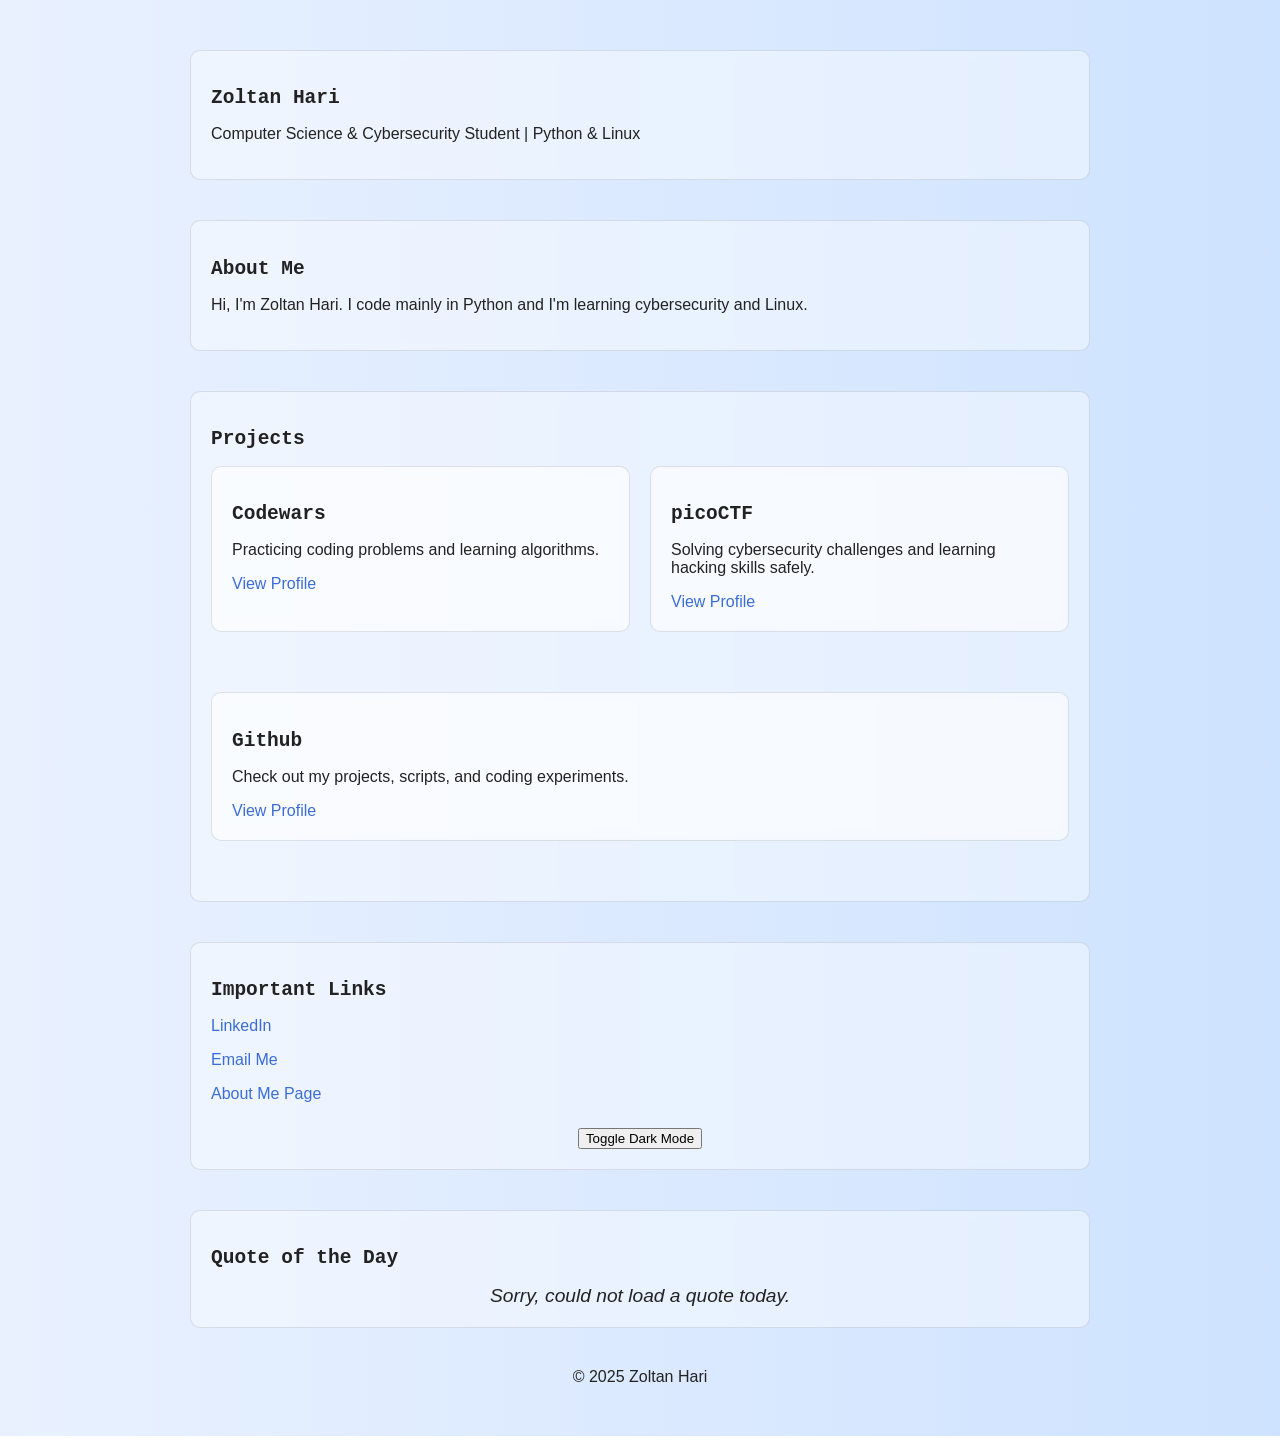
==== index.html @ a697782b "Quote of the Day" ====
<!DOCTYPE html>
<html>
<head>
    <title>Zoltan Hari Portfolio</title>
    <style>
        body {
            font-family: Arial, sans-serif;
            color: #222;
            background: linear-gradient(270deg, #ffffff, #d7e9ff, #b3d4ff, #e9f1ff);
            background-size: 600% 600%;
            animation: gradientShift 12s ease infinite;
            margin: 0;
            padding: 0;
            transition: 0.4s ease-in-out;
        }

        body.dark-mode {
            color: white;
            background: linear-gradient(270deg, #141e30, #243b55, #1a2a6c, #000428);
            background-size: 400% 400%;
        }

        @keyframes gradientShift {
            0% { background-position: 0% 50%; }
            50% { background-position: 100% 50%; }
            100% { background-position: 0% 50%; }
        }

        .container {
            width: 90%;
            max-width: 900px;
            margin: auto;
            padding: 50px;
        }

        section, .card {
            margin-bottom: 40px;
            padding: 20px;
            border: 1px solid rgba(0,0,0,0.1);
            border-radius: 10px;
            background: rgba(255,255,255,0.4);
            backdrop-filter: blur(4px);
            transition: 0.4s;
        }

        body.dark-mode section,
        body.dark-mode .card {
            border: 1px solid rgba(255,255,255,0.2);
            background: rgba(255,255,255,0.05);
        }

        h1, h2 {
            font-family: monospace;
        }

        a {
            color: #3b6dd8;
            text-decoration: none;
            transition: 0.3s;
        }
        a:hover {
            color: #1e4fb8;
        }

        body.dark-mode a {
            color: #60efff;
        }
        body.dark-mode a:hover {
            color: #00ff87;
        }

        .projects {
            display: flex;
            flex-wrap: wrap;
            gap: 20px;
        }

        .card {
            flex: 1 1 300px;
            min-width: 280px;
        }

        img {
            max-width: 100%;
            border-radius: 10px;
            margin-top: 20px;
        }

        #quote-of-the-day {
            margin-top: 10px;
            text-align: center;
            font-style: italic;
            font-size: 1.2em;
        }
    </style>
</head>
<body>

    <div class="container">

        <section>
            <h1>Zoltan Hari</h1>
            <p>Computer Science & Cybersecurity Student | Python & Linux</p>
        </section>

        <section>
            <h2>About Me</h2>
            <p>Hi, I'm Zoltan Hari. I code mainly in Python and I'm learning cybersecurity and Linux.</p>
        </section>

        <section>
            <h2>Projects</h2>
            <div class="projects">
                <div class="card">
                    <h2>Codewars</h2>
                    <p>Practicing coding problems and learning algorithms.</p>
                    <a target="_blank" href="https://www.codewars.com/users/ZoltanHari">View Profile</a>
                </div>
                <div class="card">
                    <h2>picoCTF</h2>
                    <p>Solving cybersecurity challenges and learning hacking skills safely.</p>
                    <a target="_blank" href="https://picoctf.org/profile/ZoltanHari">View Profile</a>
                </div>
                <div class="card">
                    <h2>Github</h2>
                    <p>Check out my projects, scripts, and coding experiments.</p>
                    <a target="_blank" href="https://github.com/ZoltanHari">View Profile</a>
                </div>
            </div>
        </section>

        <section>
            <h2>Important Links</h2>
            <p><a target="_blank" href="https://www.linkedin.com/in/zoltan-hari-767ba6385">LinkedIn</a></p>
            <p><a target="_blank" href="mailto:harizozi1009@gmail.com">Email Me</a></p>
            <p><a target="_blank" href="https://zoltanhari.github.io/personal.html">About Me Page</a></p>

            <div style="text-align: center; margin-top: 25px;">
                <button onclick="toggleDarkMode()">Toggle Dark Mode</button>
            </div>
        </section>

        <section>
            <h2>Quote of the Day</h2>
            <div id="quote-of-the-day">Loading...</div>
        </section>

        <footer style="text-align:center; margin-top:40px;">
            &copy; 2025 Zoltan Hari
        </footer>
    </div>

    <script>
        function toggleDarkMode() {
            document.body.classList.toggle('dark-mode');
        }

        async function getQuoteOfTheDay() {
            const quoteBox = document.getElementById("quote-of-the-day");
            try {
                const response = await fetch('https://zenquotes.io/api/random'); 
                if (!response.ok) throw new Error('Quote fetch failed');
                
                const data = await response.json();
                
                const quoteData = data[0]; 
                
                console.log(quoteData); 

                const quote = quoteData.q;
                const author = quoteData.a;

                quoteBox.textContent = `"${quote}" — ${author}`;
            } catch (error) {
                console.error(error);
                quoteBox.textContent = "Sorry, could not load a quote today.";
            }
        }

        window.onload = getQuoteOfTheDay;
    </script>

</body>
</html>
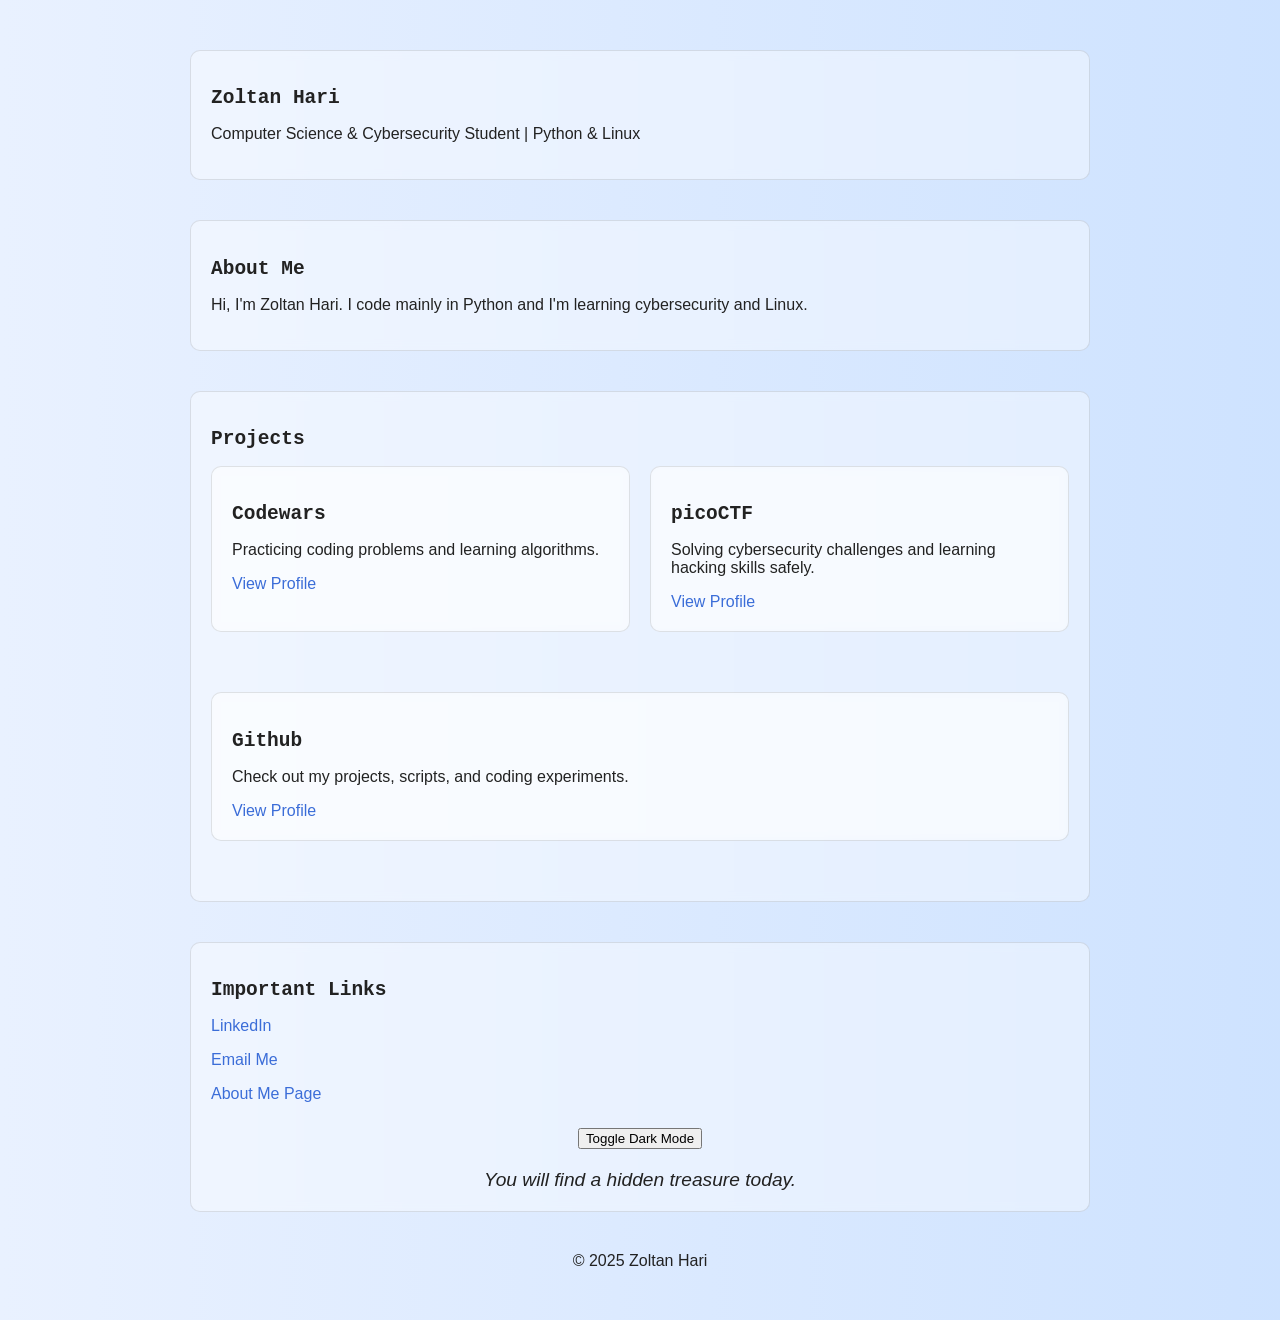
==== commit eb51bfd7: "Quote of the Day" ====
--- a/index.html
+++ b/index.html
@@ -87,7 +87,7 @@
         }
 
         #quote-of-the-day {
-            margin-top: 10px;
+            margin-top: 20px;
             text-align: center;
             font-style: italic;
             font-size: 1.2em;
@@ -138,11 +138,9 @@
             <div style="text-align: center; margin-top: 25px;">
                 <button onclick="toggleDarkMode()">Toggle Dark Mode</button>
             </div>
-        </section>
 
-        <section>
-            <h2>Quote of the Day</h2>
-            <div id="quote-of-the-day">Loading...</div>
+            <!-- Quote of the Day -->
+            <div id="quote-of-the-day"></div>
         </section>
 
         <footer style="text-align:center; margin-top:40px;">
@@ -155,27 +153,18 @@
             document.body.classList.toggle('dark-mode');
         }
 
-        async function getQuoteOfTheDay() {
-            const quoteBox = document.getElementById("quote-of-the-day");
-            try {
-                const response = await fetch('https://zenquotes.io/api/random'); 
-                if (!response.ok) throw new Error('Quote fetch failed');
-                
-                const data = await response.json();
-                
-                const quoteData = data[0]; 
-                
-                console.log(quoteData); 
+        function getQuoteOfTheDay() {
+            const quotes = [
+                "A pleasant surprise is waiting for you.",
+                "Adventure awaits you around the next corner.",
+                "Your hard work will pay off today.",
+                "You will find a hidden treasure today.",
+                "Your creativity will shine bright today."
+            ];
 
-                const quote = quoteData.q;
-                const author = quoteData.a;
-
-                quoteBox.textContent = `"${quote}" — ${author}`;
-            } catch (error) {
-                console.error(error);
-                quoteBox.textContent = "Sorry, could not load a quote today.";
-            }
-        }
+            const randomIndex = Math.floor(Math.random() * quotes.length);
+            document.getElementById("quote-of-the-day").textContent = quotes[randomIndex];
+        }
 
         window.onload = getQuoteOfTheDay;
     </script>
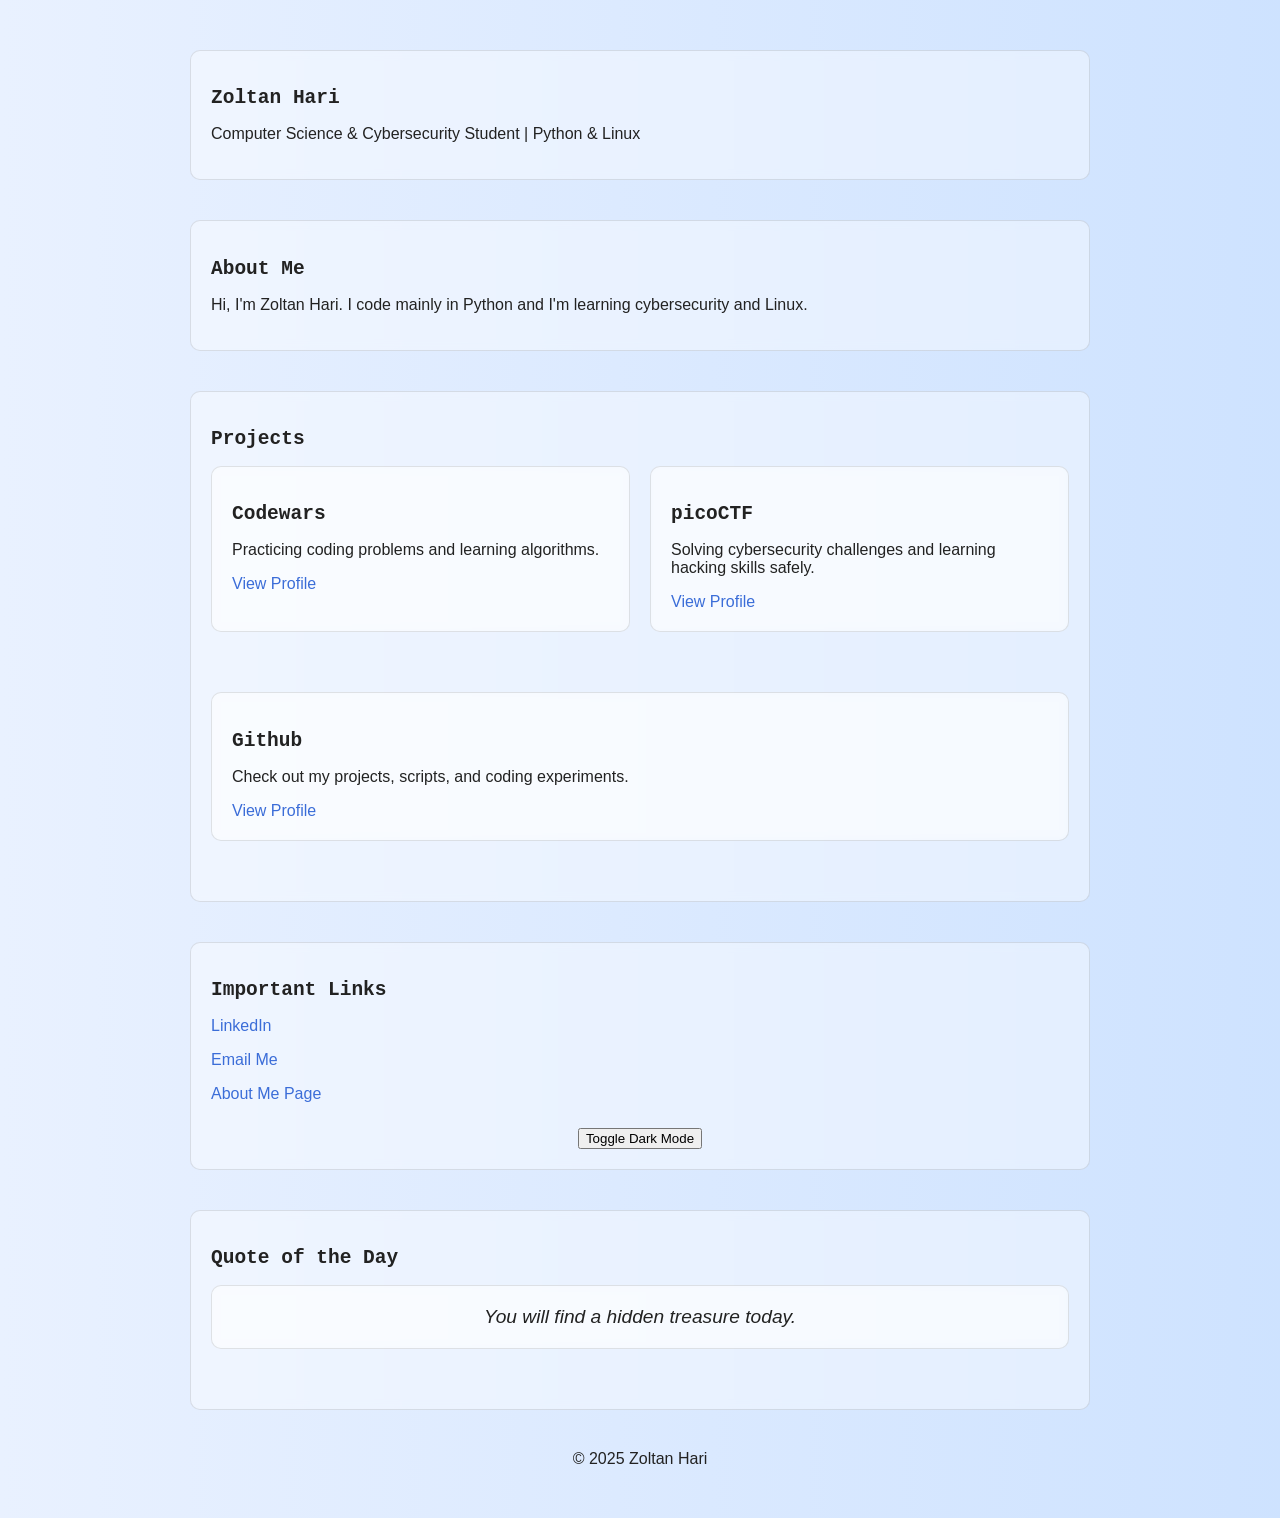
==== commit 8fb3f2b7: "Quote of the Day" ====
--- a/index.html
+++ b/index.html
@@ -87,7 +87,7 @@
         }
 
         #quote-of-the-day {
-            margin-top: 20px;
+            margin-top: 10px;
             text-align: center;
             font-style: italic;
             font-size: 1.2em;
@@ -138,9 +138,11 @@
             <div style="text-align: center; margin-top: 25px;">
                 <button onclick="toggleDarkMode()">Toggle Dark Mode</button>
             </div>
+        </section>
 
-            <!-- Quote of the Day -->
-            <div id="quote-of-the-day"></div>
+        <section>
+            <h2>Quote of the Day</h2>
+            <div class="card" id="quote-of-the-day">Loading...</div>
         </section>
 
         <footer style="text-align:center; margin-top:40px;">
@@ -149,9 +151,10 @@
     </div>
 
     <script>
-        function toggleDarkMode() {
+            function toggleDarkMode() {
             document.body.classList.toggle('dark-mode');
         }
+
 
         function getQuoteOfTheDay() {
             const quotes = [
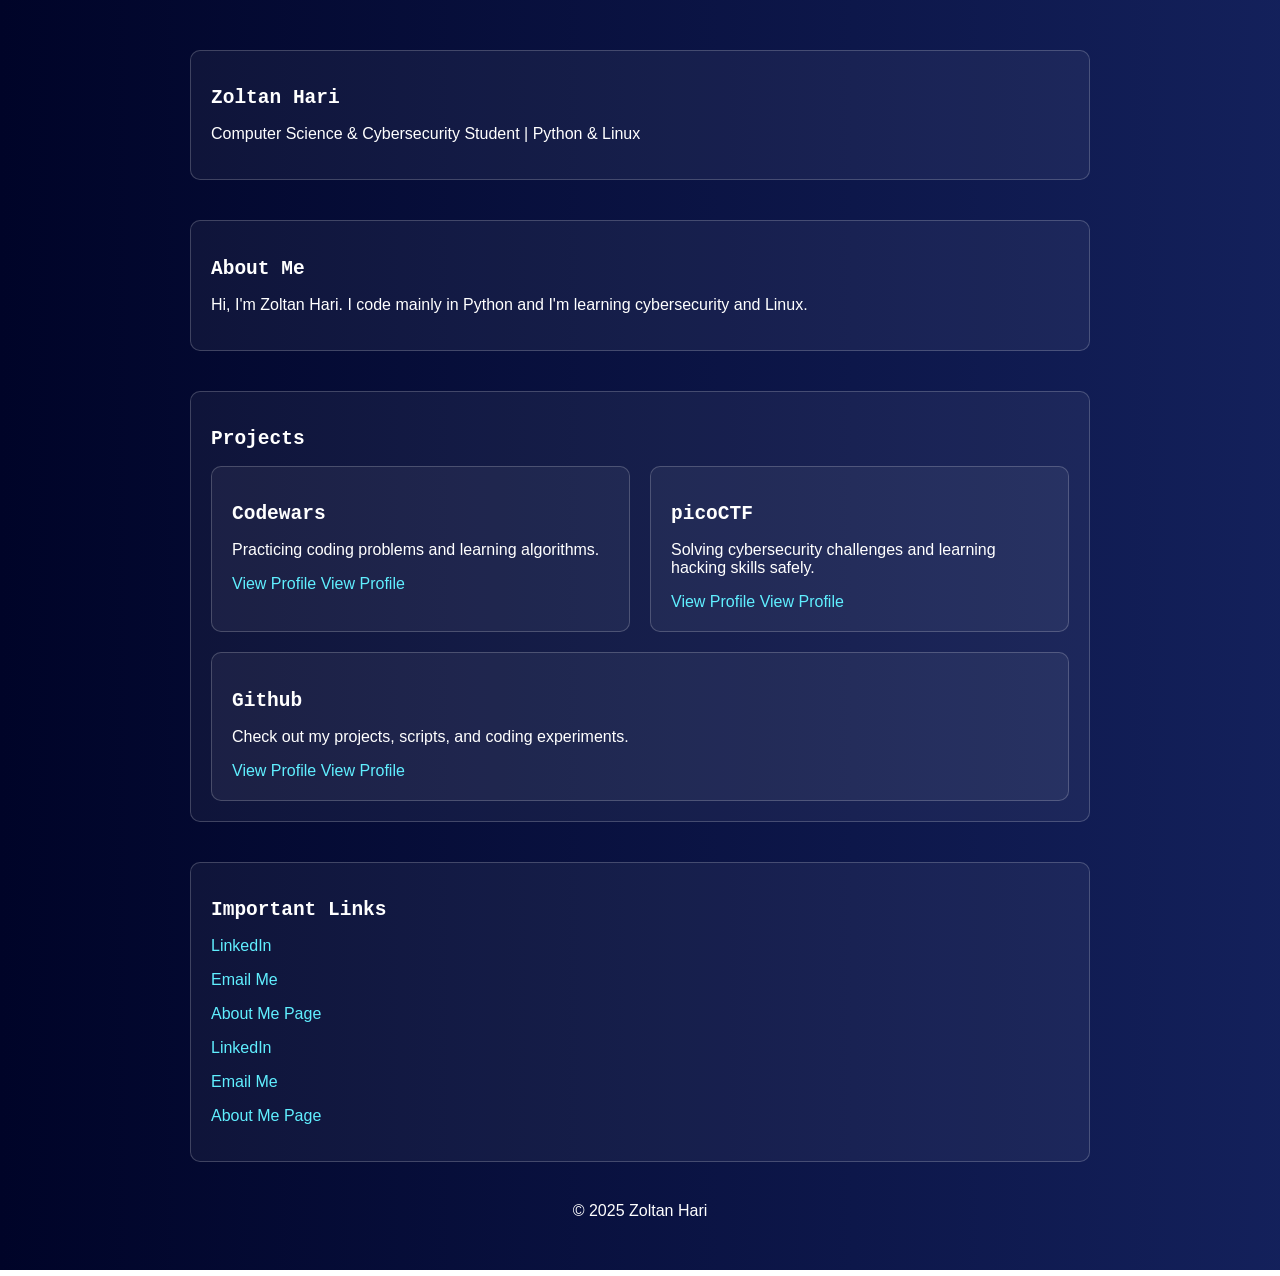
==== commit 769c6792: "gud now" ====
--- a/index.html
+++ b/index.html
@@ -1,176 +1,123 @@
 <!DOCTYPE html>
 <html>
 <head>
-    <title>Zoltan Hari Portfolio</title>
-    <style>
-        body {
-            font-family: Arial, sans-serif;
-            color: #222;
-            background: linear-gradient(270deg, #ffffff, #d7e9ff, #b3d4ff, #e9f1ff);
-            background-size: 600% 600%;
-            animation: gradientShift 12s ease infinite;
-            margin: 0;
-            padding: 0;
-            transition: 0.4s ease-in-out;
-        }
+<title>Zoltan Hari Portfolio</title>
+<style>
+body {
+font-family: Arial, sans-serif;
+color: white;
+background: linear-gradient(270deg, #141e30, #243b55, #1a2a6c, #000428);
+background-size: 400% 400%;
+animation: gradientShift 15s ease infinite;
+margin: 0;
+padding: 0;
+}
 
-        body.dark-mode {
-            color: white;
-            background: linear-gradient(270deg, #141e30, #243b55, #1a2a6c, #000428);
-            background-size: 400% 400%;
-        }
+@keyframes gradientShift {
+0% { background-position: 0% 50%; }
+50% { background-position: 100% 50%; }
+100% { background-position: 0% 50%; }
+}
 
-        @keyframes gradientShift {
-            0% { background-position: 0% 50%; }
-            50% { background-position: 100% 50%; }
-            100% { background-position: 0% 50%; }
-        }
+.container {
+width: 90%;
+max-width: 900px;
+margin: auto;
+padding: 50px;
+}
 
-        .container {
-            width: 90%;
-            max-width: 900px;
-            margin: auto;
-            padding: 50px;
-        }
+section {
+margin-bottom: 40px;
+padding: 20px;
+border: 1px solid rgba(255,255,255,0.2);
+border-radius: 10px;
+background: rgba(255,255,255,0.05);
+}
 
-        section, .card {
-            margin-bottom: 40px;
-            padding: 20px;
-            border: 1px solid rgba(0,0,0,0.1);
-            border-radius: 10px;
-            background: rgba(255,255,255,0.4);
-            backdrop-filter: blur(4px);
-            transition: 0.4s;
-        }
+h1, h2 {
+font-family: monospace;
+}
 
-        body.dark-mode section,
-        body.dark-mode .card {
-            border: 1px solid rgba(255,255,255,0.2);
-            background: rgba(255,255,255,0.05);
-        }
+a {
+color: #60efff;
+text-decoration: none;
+}
 
-        h1, h2 {
-            font-family: monospace;
-        }
+a:hover {
+color: #00ff87;
+}
 
-        a {
-            color: #3b6dd8;
-            text-decoration: none;
-            transition: 0.3s;
-        }
-        a:hover {
-            color: #1e4fb8;
-        }
+.projects {
+display: flex;
+flex-wrap: wrap;
+gap: 20px;
+}
 
-        body.dark-mode a {
-            color: #60efff;
-        }
-        body.dark-mode a:hover {
-            color: #00ff87;
-        }
+.card {
+flex: 1 1 300px;
+min-width: 280px;
+padding: 20px;
+border: 1px solid rgba(255,255,255,0.2);
+border-radius: 10px;
+background: rgba(255,255,255,0.05);
+}
 
-        .projects {
-            display: flex;
-            flex-wrap: wrap;
-            gap: 20px;
-        }
-
-        .card {
-            flex: 1 1 300px;
-            min-width: 280px;
-        }
-
-        img {
-            max-width: 100%;
-            border-radius: 10px;
-            margin-top: 20px;
-        }
-
-        #quote-of-the-day {
-            margin-top: 10px;
-            text-align: center;
-            font-style: italic;
-            font-size: 1.2em;
-        }
-    </style>
+img {
+max-width: 100%;
+border-radius: 10px;
+margin-top: 20px;
+}
+</style>
 </head>
 <body>
+<div class="container">
+<section>
+<h1>Zoltan Hari</h1>
+<p>Computer Science & Cybersecurity Student | Python & Linux</p>
+</section>
 
-    <div class="container">
+<section>
+<h2>About Me</h2>
+<p>Hi, I'm Zoltan Hari. I code mainly in Python and I'm learning cybersecurity and Linux.</p>
+</section>
 
-        <section>
-            <h1>Zoltan Hari</h1>
-            <p>Computer Science & Cybersecurity Student | Python & Linux</p>
-        </section>
+<section>
+<h2>Projects</h2>
+<div class="projects">
+<div class="card">
+<h2>Codewars</h2>
+<p>Practicing coding problems and learning algorithms.</p>
+                    <a href="https://www.codewars.com/users/ZoltanHari" target="_blank">View Profile</a>
+                    <a target="_blank" href="https://www.codewars.com/users/ZoltanHari" target="_blank">View Profile</a>
+</div>
+<div class="card">
+<h2>picoCTF</h2>
+<p>Solving cybersecurity challenges and learning hacking skills safely.</p>
+                    <a href="https://picoctf.org/profile/ZoltanHari" target="_blank">View Profile</a>
+                    <a target="_blank" href="https://picoctf.org/profile/ZoltanHari" target="_blank">View Profile</a>
+</div>
+<div class="card">
+<h2>Github</h2>
+<p>Check out my projects, scripts, and coding experiments.</p>
+                    <a href="https://github.com/ZoltanHari" target="_blank">View Profile</a>
+                    <a target="_blank" href="https://github.com/ZoltanHari" target="_blank">View Profile</a>
+</div>
+</div>
+</section>
 
-        <section>
-            <h2>About Me</h2>
-            <p>Hi, I'm Zoltan Hari. I code mainly in Python and I'm learning cybersecurity and Linux.</p>
-        </section>
+<section>
+<h2>Important Links</h2>
+            <p><a href="https://www.linkedin.com/in/zoltan-hari-767ba6385" target="_blank">LinkedIn</a></p>
+            <p><a href="mailto:harizozi1009@gmail.com">Email Me</a></p>
+            <p><a href="https://zoltanhari.github.io/personal.html" target="_blank">About Me Page</a></p>
+            <p><a target="_blank" href="https://www.linkedin.com/in/zoltan-hari-767ba6385" target="_blank">LinkedIn</a></p>
+            <p><a target="_blank" href="mailto:harizozi1009@gmail.com">Email Me</a></p>
+            <p><a target="_blank" href="https://zoltanhari.github.io/personal.html" target="_blank">About Me Page</a></p>
+</section>
 
-        <section>
-            <h2>Projects</h2>
-            <div class="projects">
-                <div class="card">
-                    <h2>Codewars</h2>
-                    <p>Practicing coding problems and learning algorithms.</p>
-                    <a target="_blank" href="https://www.codewars.com/users/ZoltanHari">View Profile</a>
-                </div>
-                <div class="card">
-                    <h2>picoCTF</h2>
-                    <p>Solving cybersecurity challenges and learning hacking skills safely.</p>
-                    <a target="_blank" href="https://picoctf.org/profile/ZoltanHari">View Profile</a>
-                </div>
-                <div class="card">
-                    <h2>Github</h2>
-                    <p>Check out my projects, scripts, and coding experiments.</p>
-                    <a target="_blank" href="https://github.com/ZoltanHari">View Profile</a>
-                </div>
-            </div>
-        </section>
-
-        <section>
-            <h2>Important Links</h2>
-            <p><a target="_blank" href="https://www.linkedin.com/in/zoltan-hari-767ba6385">LinkedIn</a></p>
-            <p><a target="_blank" href="mailto:harizozi1009@gmail.com">Email Me</a></p>
-            <p><a target="_blank" href="https://zoltanhari.github.io/personal.html">About Me Page</a></p>
-
-            <div style="text-align: center; margin-top: 25px;">
-                <button onclick="toggleDarkMode()">Toggle Dark Mode</button>
-            </div>
-        </section>
-
-        <section>
-            <h2>Quote of the Day</h2>
-            <div class="card" id="quote-of-the-day">Loading...</div>
-        </section>
-
-        <footer style="text-align:center; margin-top:40px;">
-            &copy; 2025 Zoltan Hari
-        </footer>
-    </div>
-
-    <script>
-            function toggleDarkMode() {
-            document.body.classList.toggle('dark-mode');
-        }
-
-
-        function getQuoteOfTheDay() {
-            const quotes = [
-                "A pleasant surprise is waiting for you.",
-                "Adventure awaits you around the next corner.",
-                "Your hard work will pay off today.",
-                "You will find a hidden treasure today.",
-                "Your creativity will shine bright today."
-            ];
-
-            const randomIndex = Math.floor(Math.random() * quotes.length);
-            document.getElementById("quote-of-the-day").textContent = quotes[randomIndex];
-        }
-
-        window.onload = getQuoteOfTheDay;
-    </script>
-
+<footer style="text-align:center; margin-top:40px;">
+&copy; 2025 Zoltan Hari
+</footer>
+</div>
 </body>
-</html>
+</html>
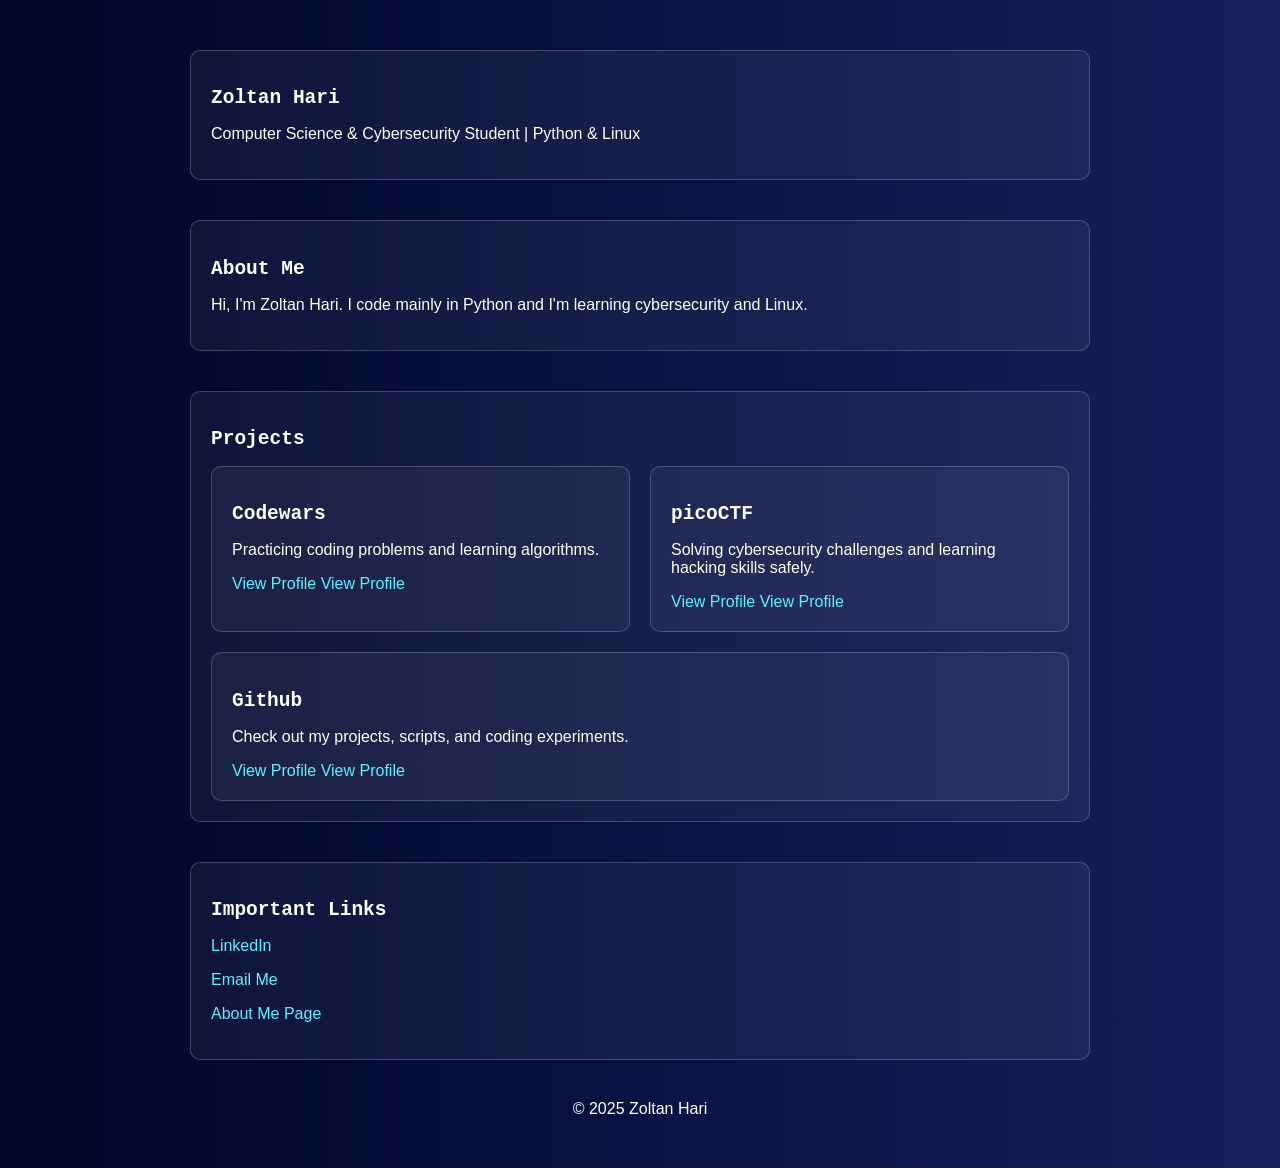
==== commit d7431b5d: "fix stuff" ====
--- a/index.html
+++ b/index.html
@@ -107,9 +107,6 @@
 
 <section>
 <h2>Important Links</h2>
-            <p><a href="https://www.linkedin.com/in/zoltan-hari-767ba6385" target="_blank">LinkedIn</a></p>
-            <p><a href="mailto:harizozi1009@gmail.com">Email Me</a></p>
-            <p><a href="https://zoltanhari.github.io/personal.html" target="_blank">About Me Page</a></p>
             <p><a target="_blank" href="https://www.linkedin.com/in/zoltan-hari-767ba6385" target="_blank">LinkedIn</a></p>
             <p><a target="_blank" href="mailto:harizozi1009@gmail.com">Email Me</a></p>
             <p><a target="_blank" href="https://zoltanhari.github.io/personal.html" target="_blank">About Me Page</a></p>
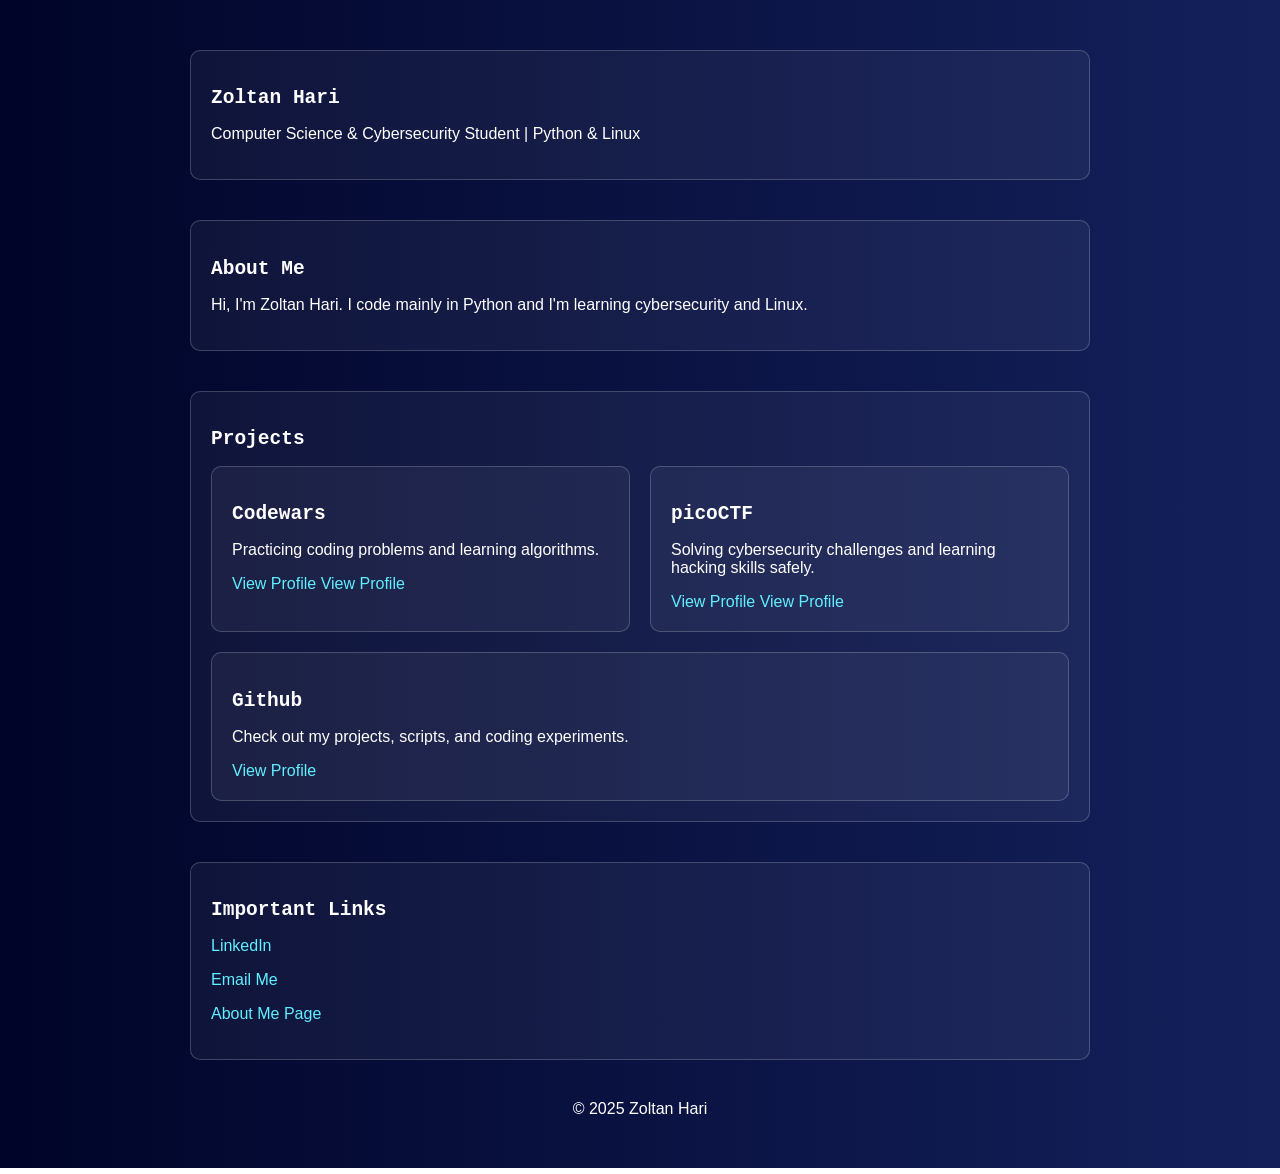
==== commit 27bcafa1: "fix stuff" ====
--- a/index.html
+++ b/index.html
@@ -99,7 +99,6 @@
 <div class="card">
 <h2>Github</h2>
 <p>Check out my projects, scripts, and coding experiments.</p>
-                    <a href="https://github.com/ZoltanHari" target="_blank">View Profile</a>
                     <a target="_blank" href="https://github.com/ZoltanHari" target="_blank">View Profile</a>
 </div>
 </div>
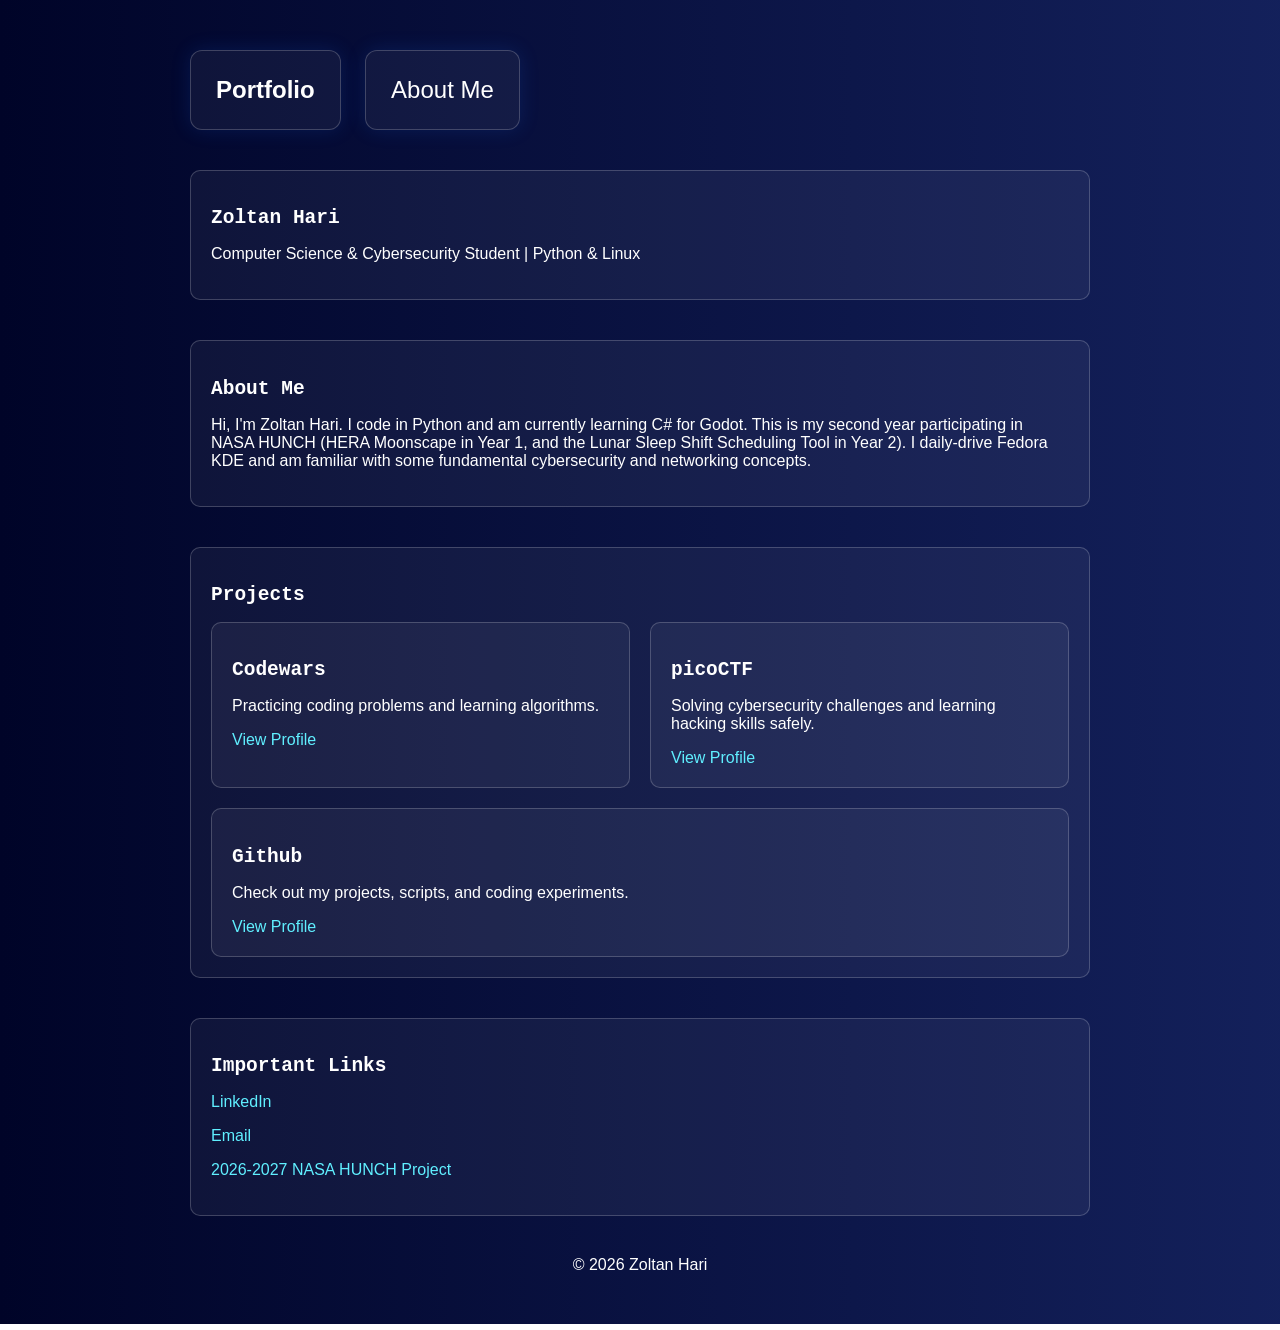
==== commit 23e02435: "Add buttons and change some text" ====
--- a/index.html
+++ b/index.html
@@ -67,10 +67,32 @@
 border-radius: 10px;
 margin-top: 20px;
 }
+
+.button {
+    background-color: rgba(255,255,255,0.05);
+    color: white;
+    margin-bottom: 40px;
+    margin-right: 20px;
+    padding: 25px;
+    text-align: center;
+    text-decoration: none;
+    display: inline-block;
+    border: 1px solid rgba(255,255,255,0.2);
+    border-radius: 12px;
+    cursor: pointer;
+    font-size: 24px;
+
+    box-shadow: 0 0 20px rgba(27, 108, 255, 0.15);
+    transition: transform 0.3s ease, box-shadow 0.3s ease;
+}
+
 </style>
 </head>
 <body>
 <div class="container">
+    <a class="button"><b>Portfolio</b></a>
+    <a href="personal.html" class="button">About Me</a> 
+
 <section>
 <h1>Zoltan Hari</h1>
 <p>Computer Science & Cybersecurity Student | Python & Linux</p>
@@ -78,7 +100,7 @@
 
 <section>
 <h2>About Me</h2>
-<p>Hi, I'm Zoltan Hari. I code mainly in Python and I'm learning cybersecurity and Linux.</p>
+<p>Hi, I'm Zoltan Hari. I code in Python and am currently learning C# for Godot. This is my second year participating in NASA HUNCH (HERA Moonscape in Year 1, and the Lunar Sleep Shift Scheduling Tool in Year 2). I daily-drive Fedora KDE and am familiar with some fundamental cybersecurity and networking concepts.</p>
 </section>
 
 <section>
@@ -87,32 +109,30 @@
 <div class="card">
 <h2>Codewars</h2>
 <p>Practicing coding problems and learning algorithms.</p>
-                    <a href="https://www.codewars.com/users/ZoltanHari" target="_blank">View Profile</a>
-                    <a target="_blank" href="https://www.codewars.com/users/ZoltanHari" target="_blank">View Profile</a>
+    <a href="https://www.codewars.com/users/RustSmile872221" target="_blank">View Profile</a>
 </div>
 <div class="card">
 <h2>picoCTF</h2>
 <p>Solving cybersecurity challenges and learning hacking skills safely.</p>
-                    <a href="https://picoctf.org/profile/ZoltanHari" target="_blank">View Profile</a>
-                    <a target="_blank" href="https://picoctf.org/profile/ZoltanHari" target="_blank">View Profile</a>
+    <a href="https://learn.cylabacademy.org/profile" target="_blank">View Profile</a>
 </div>
-<div class="card">
+    <div class="card">
 <h2>Github</h2>
 <p>Check out my projects, scripts, and coding experiments.</p>
-                    <a target="_blank" href="https://github.com/ZoltanHari" target="_blank">View Profile</a>
+    <a target="_blank" href="https://github.com/ZoltanHari" target="_blank">View Profile</a>
 </div>
 </div>
 </section>
 
 <section>
 <h2>Important Links</h2>
-            <p><a target="_blank" href="https://www.linkedin.com/in/zoltan-hari-767ba6385" target="_blank">LinkedIn</a></p>
-            <p><a target="_blank" href="mailto:harizozi1009@gmail.com">Email Me</a></p>
-            <p><a target="_blank" href="https://zoltanhari.github.io/personal.html" target="_blank">About Me Page</a></p>
+    <p><a target="_blank" href="https://www.linkedin.com/in/zoltan-hari-767ba6385" target="_blank">LinkedIn</a></p>
+    <p><a target="_blank" href="mailto:harizozi1009@gmail.com">Email</a></p>
+    <p><a target="_blank" href="https://github.com/DexterityB/software-tool-for-assissting-rest-scheduling">2026-2027 NASA HUNCH Project</a></p>
 </section>
 
 <footer style="text-align:center; margin-top:40px;">
-&copy; 2025 Zoltan Hari
+&copy; 2026 Zoltan Hari
 </footer>
 </div>
 </body>
